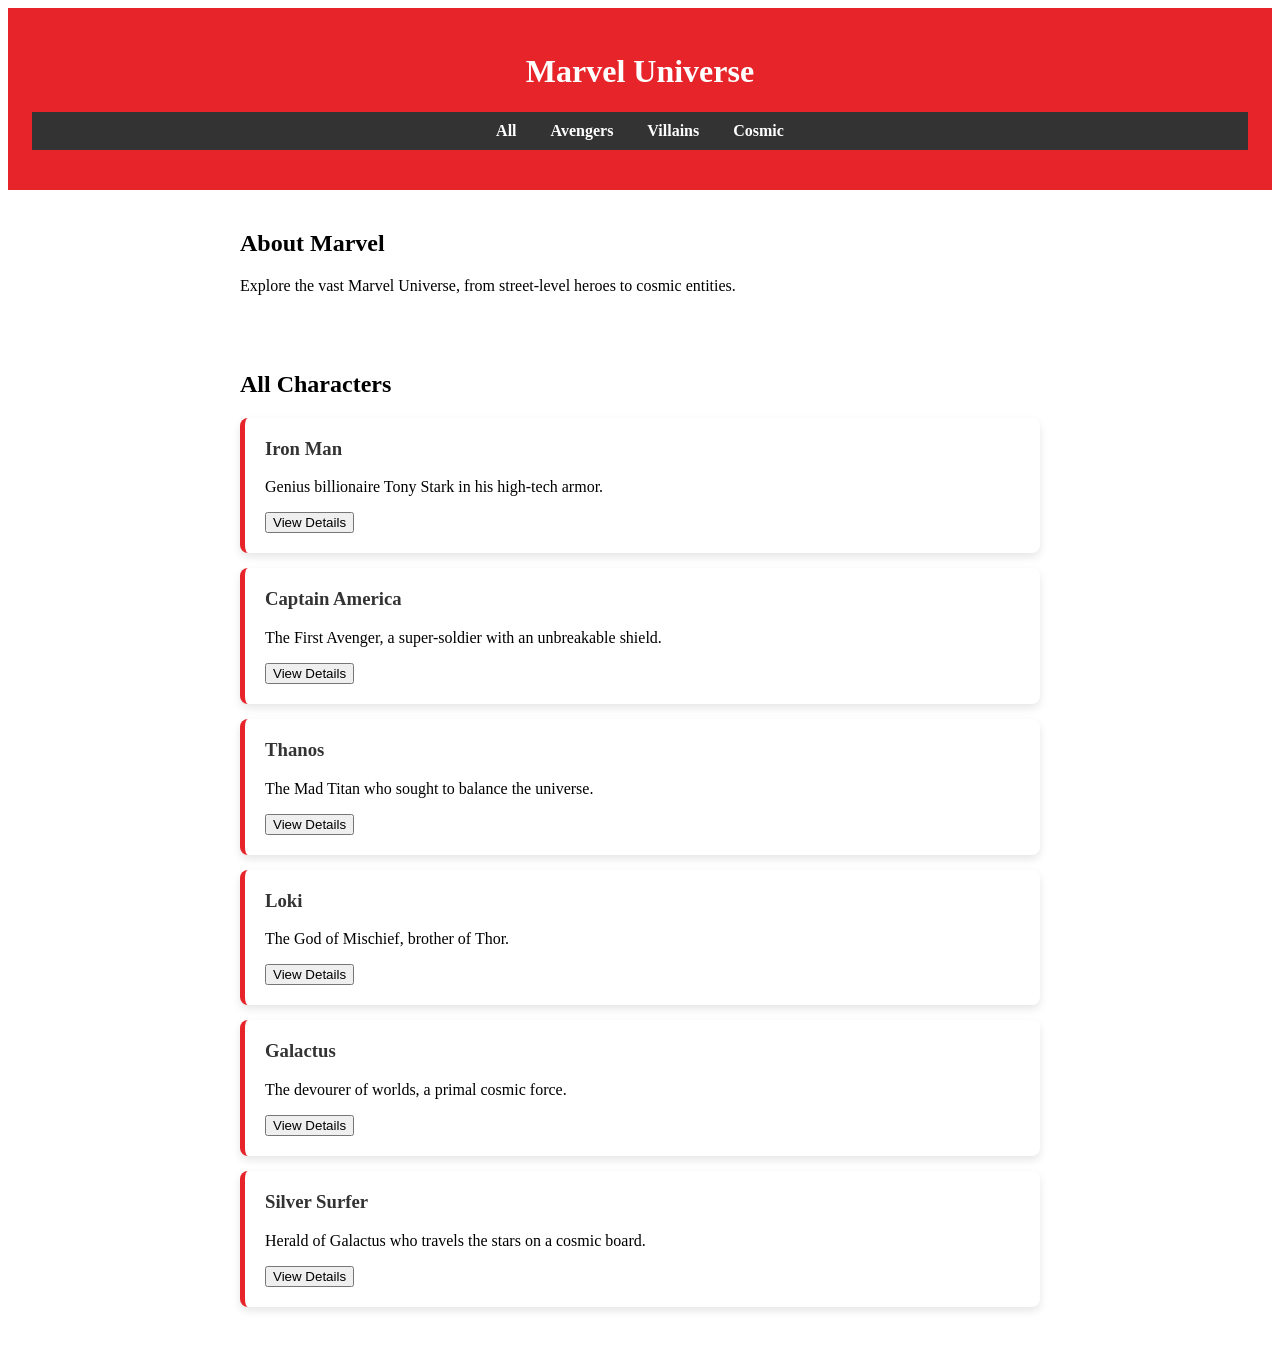
==== index.html @ be646333 "Moving files to root for GitHub Pages" ====
<!DOCTYPE html>
<html lang="en">
<head>
    <meta charset="UTF-8">
    <meta name="viewport" content="width=device-width, initial-scale=1.0">
    <title>Marvel Universe Hub</title>
    <link rel="stylesheet" href="style.css">
</head>
<body>
    <header>
        <h1>Marvel Universe</h1>
        <nav>
            <ul>
                <li><a href="#" onclick="showCategory('all')">All</a></li>
                <li><a href="#" onclick="showCategory('avengers')">Avengers</a></li>
                <li><a href="#" onclick="showCategory('villains')">Villains</a></li>
                <li><a href="#" onclick="showCategory('cosmic')">Cosmic</a></li>
            </ul>
        </nav>
    </header>

    <main>
        <section id="about">
            <h2>About Marvel</h2>
            <p>Explore the vast Marvel Universe, from street-level heroes to cosmic entities.</p>
        </section>

        <section id="characters">
            <h2 id="category-title">All Characters</h2>
            <div id="character-list"></div>
        </section>
    </main>

    <script src="script.js"></script>
</body>
</html>
---- style.css ----
header { background-color: #e62429; color: white; padding: 1.5rem; text-align: center; }
nav ul { list-style: none; padding: 10px; background: #333; }
nav ul li { display: inline; margin: 0 15px; }
nav a { color: white; text-decoration: none; font-weight: bold; cursor: pointer; }
nav a:hover { text-decoration: underline; }
section { padding: 20px; max-width: 800px; margin: auto; }
.card { background: white; margin: 15px 0; padding: 20px; border-radius: 8px; box-shadow: 0 4px 8px rgba(0,0,0,0.1); border-left: 5px solid #e62429; }
.card h3 { margin-top: 0; color: #333; }
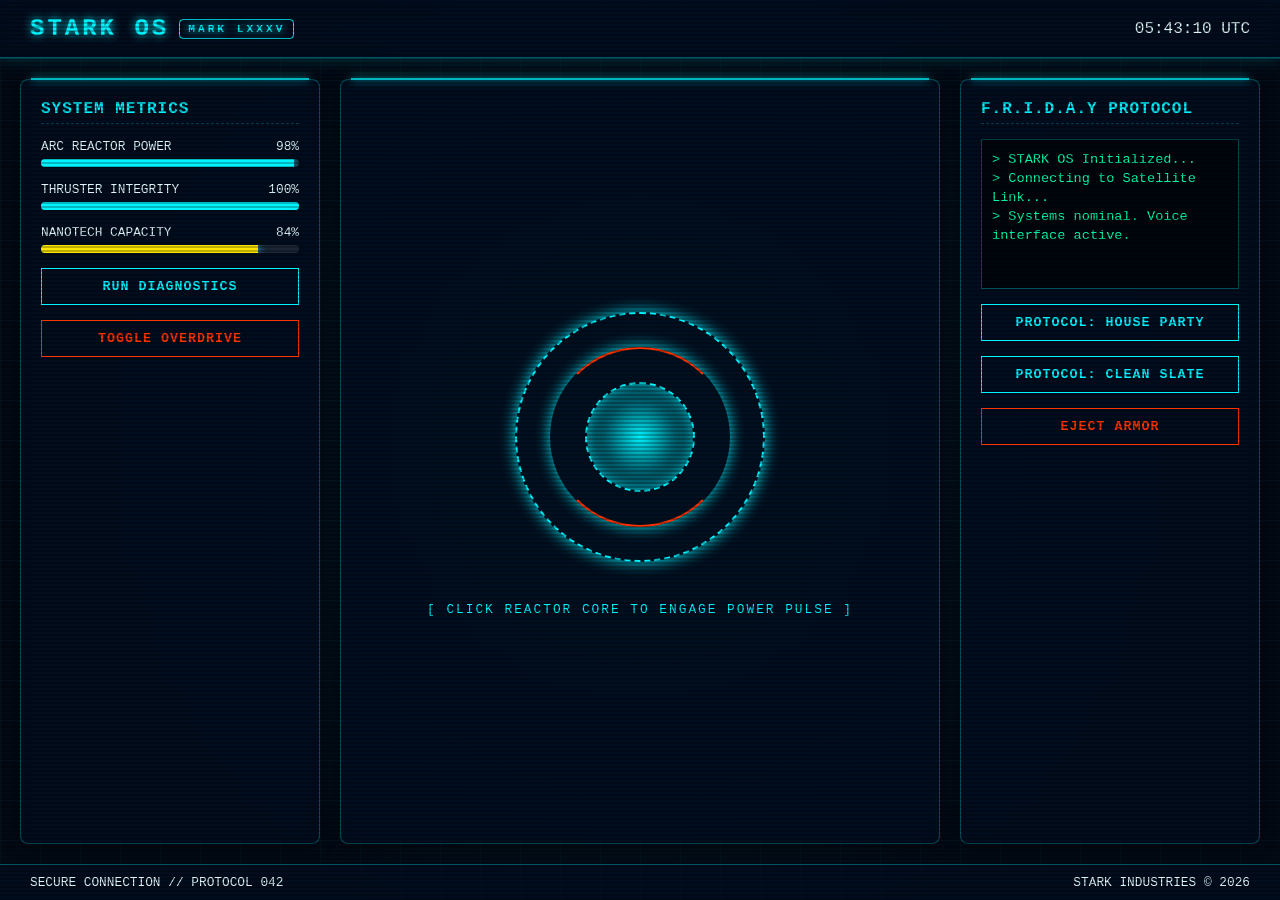
==== commit d026f9eb: "Revamp index.html for STARK OS interface Updated the interface to STARK OS with new styles and funct" ====
--- a/index.html
+++ b/index.html
@@ -1,36 +1,435 @@
 <!DOCTYPE html>
 <html lang="en">
 <head>
-    <meta charset="UTF-8">
-    <meta name="viewport" content="width=device-width, initial-scale=1.0">
-    <title>Marvel Universe Hub</title>
-    <link rel="stylesheet" href="style.css">
+  <meta charset="UTF-8" />
+  <meta name="viewport" content="width=device-width, initial-scale=1.0"/>
+  <title>STARK OS - MARK LXXXV INTERFACE</title>
+  <style>
+    :root {
+      --primary: #00f3ff;
+      --secondary: #ff3300;
+      --accent: #ffe600;
+      --bg: #030a16;
+      --panel-bg: rgba(0, 15, 35, 0.65);
+      --glass-border: rgba(0, 243, 255, 0.3);
+      --text: #e0f7fc;
+      --font-family: 'Consolas', 'Courier New', monospace;
+    }
+
+    * {
+      box-sizing: border-box;
+      margin: 0;
+      padding: 0;
+      user-select: none;
+    }
+
+    body {
+      background-color: var(--bg);
+      color: var(--text);
+      font-family: var(--font-family);
+      height: 100vh;
+      overflow: hidden;
+      display: flex;
+      flex-direction: column;
+      justify-content: space-between;
+      background-image: 
+        radial-gradient(circle at center, rgba(0, 243, 255, 0.05) 0%, transparent 70%),
+        linear-gradient(rgba(0, 243, 255, 0.03) 1px, transparent 1px),
+        linear-gradient(90deg, rgba(0, 243, 255, 0.03) 1px, transparent 1px);
+      background-size: 100% 100%, 40px 40px, 40px 40px;
+    }
+
+    /* HUD Overlay Effects */
+    .scanline {
+      position: absolute;
+      top: 0; left: 0; width: 100%; height: 100%;
+      background: linear-gradient(rgba(18, 16, 16, 0) 50%, rgba(0, 0, 0, 0.25) 50%);
+      background-size: 100% 4px;
+      pointer-events: none;
+      z-index: 10;
+    }
+
+    /* Header Bar */
+    header {
+      display: flex;
+      justify-content: space-between;
+      align-items: center;
+      padding: 15px 30px;
+      border-bottom: 2px solid var(--glass-border);
+      background: var(--panel-bg);
+      backdrop-filter: blur(10px);
+      z-index: 2;
+      box-shadow: 0 0 15px rgba(0, 243, 255, 0.2);
+    }
+
+    .system-title {
+      font-size: 1.5rem;
+      letter-spacing: 3px;
+      font-weight: bold;
+      color: var(--primary);
+      text-shadow: 0 0 10px var(--primary);
+      display: flex;
+      align-items: center;
+      gap: 10px;
+    }
+
+    .status-badge {
+      font-size: 0.7rem;
+      padding: 3px 8px;
+      border: 1px solid var(--primary);
+      color: var(--primary);
+      border-radius: 4px;
+      animation: pulse 2s infinite;
+    }
+
+    /* Main Container Grid */
+    main {
+      display: grid;
+      grid-template-columns: 300px 1fr 300px;
+      gap: 20px;
+      padding: 20px;
+      flex-grow: 1;
+      height: calc(100vh - 120px);
+      z-index: 2;
+    }
+
+    .panel {
+      background: var(--panel-bg);
+      border: 1px solid var(--glass-border);
+      border-radius: 8px;
+      padding: 20px;
+      backdrop-filter: blur(8px);
+      box-shadow: 0 0 15px rgba(0, 0, 0, 0.5);
+      display: flex;
+      flex-direction: column;
+      gap: 15px;
+      position: relative;
+    }
+
+    .panel::before {
+      content: '';
+      position: absolute;
+      top: -2px; left: 10px; right: 10px; height: 2px;
+      background: var(--primary);
+      box-shadow: 0 0 8px var(--primary);
+    }
+
+    .panel-title {
+      font-size: 1rem;
+      color: var(--primary);
+      border-bottom: 1px dashed var(--glass-border);
+      padding-bottom: 5px;
+      text-transform: uppercase;
+      letter-spacing: 1px;
+    }
+
+    /* Center Interface - Arc Reactor Visualizer */
+    .viewport {
+      position: relative;
+      display: flex;
+      flex-direction: column;
+      justify-content: center;
+      align-items: center;
+    }
+
+    .arc-reactor-container {
+      position: relative;
+      width: 260px;
+      height: 260px;
+      display: flex;
+      justify-content: center;
+      align-items: center;
+      cursor: pointer;
+    }
+
+    .arc-ring {
+      position: absolute;
+      border-radius: 50%;
+      border: 2px dashed var(--primary);
+      box-shadow: 0 0 15px var(--primary);
+    }
+
+    .ring-outer {
+      width: 250px; height: 250px;
+      animation: spin 20s linear infinite;
+    }
+
+    .ring-mid {
+      width: 180px; height: 180px;
+      border-style: solid;
+      border-color: var(--secondary) transparent var(--secondary) transparent;
+      animation: spin-reverse 10s linear infinite;
+    }
+
+    .ring-inner {
+      width: 110px; height: 110px;
+      background: radial-gradient(circle, var(--primary) 0%, transparent 70%);
+      box-shadow: inset 0 0 20px var(--primary);
+      animation: pulse 1.5s ease-in-out infinite alternate;
+    }
+
+    /* Controls & Buttons */
+    .btn {
+      background: transparent;
+      border: 1px solid var(--primary);
+      color: var(--primary);
+      padding: 10px 15px;
+      font-family: var(--font-family);
+      font-weight: bold;
+      cursor: pointer;
+      text-transform: uppercase;
+      letter-spacing: 1px;
+      transition: all 0.3s ease;
+      position: relative;
+      overflow: hidden;
+    }
+
+    .btn:hover {
+      background: var(--primary);
+      color: #000;
+      box-shadow: 0 0 15px var(--primary);
+    }
+
+    .btn-alert {
+      border-color: var(--secondary);
+      color: var(--secondary);
+    }
+
+    .btn-alert:hover {
+      background: var(--secondary);
+      color: #fff;
+      box-shadow: 0 0 15px var(--secondary);
+    }
+
+    /* Terminal Widget */
+    .terminal {
+      background: rgba(0, 0, 0, 0.6);
+      border: 1px solid var(--glass-border);
+      padding: 10px;
+      font-size: 0.85rem;
+      height: 150px;
+      overflow-y: auto;
+      color: #00ffaa;
+      line-height: 1.4;
+    }
+
+    /* Metric Bar */
+    .metric {
+      display: flex;
+      flex-direction: column;
+      gap: 5px;
+    }
+
+    .metric-label {
+      display: flex;
+      justify-content: space-between;
+      font-size: 0.8rem;
+    }
+
+    .progress-bar {
+      width: 100%;
+      height: 8px;
+      background: rgba(255, 255, 255, 0.1);
+      border-radius: 4px;
+      overflow: hidden;
+    }
+
+    .progress-fill {
+      height: 100%;
+      background: var(--primary);
+      box-shadow: 0 0 8px var(--primary);
+      width: 70%;
+      transition: width 0.5s ease;
+    }
+
+    /* Keyframes */
+    @keyframes spin {
+      from { transform: rotate(0deg); }
+      to { transform: rotate(360deg); }
+    }
+
+    @keyframes spin-reverse {
+      from { transform: rotate(360deg); }
+      to { transform: rotate(0deg); }
+    }
+
+    @keyframes pulse {
+      0% { transform: scale(0.95); opacity: 0.7; }
+      100% { transform: scale(1.05); opacity: 1; }
+    }
+
+    /* Footer */
+    footer {
+      padding: 10px 30px;
+      border-top: 1px solid var(--glass-border);
+      background: var(--panel-bg);
+      display: flex;
+      justify-content: space-between;
+      font-size: 0.8rem;
+      z-index: 2;
+    }
+  </style>
 </head>
 <body>
-    <header>
-        <h1>Marvel Universe</h1>
-        <nav>
-            <ul>
-                <li><a href="#" onclick="showCategory('all')">All</a></li>
-                <li><a href="#" onclick="showCategory('avengers')">Avengers</a></li>
-                <li><a href="#" onclick="showCategory('villains')">Villains</a></li>
-                <li><a href="#" onclick="showCategory('cosmic')">Cosmic</a></li>
-            </ul>
-        </nav>
-    </header>
-
-    <main>
-        <section id="about">
-            <h2>About Marvel</h2>
-            <p>Explore the vast Marvel Universe, from street-level heroes to cosmic entities.</p>
-        </section>
-
-        <section id="characters">
-            <h2 id="category-title">All Characters</h2>
-            <div id="character-list"></div>
-        </section>
-    </main>
-
-    <script src="script.js"></script>
+  <div class="scanline"></div>
+
+  <!-- Header -->
+  <header>
+    <div class="system-title">
+      STARK OS <span class="status-badge">MARK LXXXV</span>
+    </div>
+    <div id="clock">00:00:00</div>
+  </header>
+
+  <!-- Main Grid -->
+  <main>
+    <!-- Left Sidebar: Suit Telemetry -->
+    <section class="panel">
+      <h2 class="panel-title">System Metrics</h2>
+      
+      <div class="metric">
+        <div class="metric-label">
+          <span>ARC REACTOR POWER</span>
+          <span id="power-val">98%</span>
+        </div>
+        <div class="progress-bar">
+          <div class="progress-fill" id="power-bar" style="width: 98%;"></div>
+        </div>
+      </div>
+
+      <div class="metric">
+        <div class="metric-label">
+          <span>THRUSTER INTEGRITY</span>
+          <span id="thruster-val">100%</span>
+        </div>
+        <div class="progress-bar">
+          <div class="progress-fill" id="thruster-bar" style="width: 100%;"></div>
+        </div>
+      </div>
+
+      <div class="metric">
+        <div class="metric-label">
+          <span>NANOTECH CAPACITY</span>
+          <span id="nano-val">84%</span>
+        </div>
+        <div class="progress-bar">
+          <div class="progress-fill" id="nano-bar" style="width: 84%; background: var(--accent);"></div>
+        </div>
+      </div>
+
+      <button class="btn" onclick="runDiagnostics()">Run Diagnostics</button>
+      <button class="btn btn-alert" onclick="toggleOverdrive()">Toggle Overdrive</button>
+    </section>
+
+    <!-- Center Screen: Core Interactive View -->
+    <section class="viewport panel">
+      <div class="arc-reactor-container" onclick="pulseArcCore()">
+        <div class="arc-ring ring-outer"></div>
+        <div class="arc-ring ring-mid"></div>
+        <div class="arc-ring ring-inner" id="core"></div>
+      </div>
+      <p style="text-align:center; font-size: 0.8rem; letter-spacing: 2px; margin-top: 20px; color: var(--primary);">
+        [ CLICK REACTOR CORE TO ENGAGE POWER PULSE ]
+      </p>
+    </section>
+
+    <!-- Right Sidebar: AI Logs & Controls -->
+    <section class="panel">
+      <h2 class="panel-title">F.R.I.D.A.Y Protocol</h2>
+      
+      <div class="terminal" id="terminal">
+        > STARK OS Initialized...<br/>
+        > Connecting to Satellite Link...<br/>
+        > Systems nominal. Voice interface active.<br/>
+      </div>
+
+      <button class="btn" onclick="triggerProtocol('House Party')">Protocol: House Party</button>
+      <button class="btn" onclick="triggerProtocol('Clean Slate')">Protocol: Clean Slate</button>
+      <button class="btn btn-alert" onclick="triggerProtocol('Barnell')">Eject Armor</button>
+    </section>
+  </main>
+
+  <!-- Footer -->
+  <footer>
+    <div>SECURE CONNECTION // PROTOCOL 042</div>
+    <div>STARK INDUSTRIES © 2026</div>
+  </footer>
+
+  <script>
+    // Real-time Clock Widget
+    function updateClock() {
+      const now = new Date();
+      document.getElementById('clock').innerText = now.toTimeString().split(' ')[0] + ' UTC';
+    }
+    setInterval(updateClock, 1000);
+    updateClock();
+
+    // Sound FX Generation using Web Audio API
+    const audioCtx = new (window.AudioContext || window.webkitAudioContext)();
+    function playBeep(freq = 600, duration = 0.1) {
+      if (audioCtx.state === 'suspended') audioCtx.resume();
+      const osc = audioCtx.createOscillator();
+      const gain = audioCtx.createGain();
+      osc.type = 'sine';
+      osc.frequency.value = freq;
+      gain.gain.setValueAtTime(0.1, audioCtx.currentTime);
+      gain.gain.exponentialRampToValueAtTime(0.01, audioCtx.currentTime + duration);
+      osc.connect(gain);
+      gain.connect(audioCtx.destination);
+      osc.start();
+      osc.stop(audioCtx.currentTime + duration);
+    }
+
+    // Terminal Logger
+    function logToTerminal(message) {
+      const terminal = document.getElementById('terminal');
+      terminal.innerHTML += `> ${message}<br/>`;
+      terminal.scrollTop = terminal.scrollHeight;
+      playBeep(800, 0.05);
+    }
+
+    // Interactive Functions
+    function pulseArcCore() {
+      const core = document.getElementById('core');
+      core.style.boxShadow = "0 0 50px var(--primary), inset 0 0 30px #ffffff";
+      logToTerminal("Arc Reactor energy pulse emitted.");
+      playBeep(400, 0.3);
+      setTimeout(() => {
+        core.style.boxShadow = "";
+      }, 500);
+    }
+
+    function runDiagnostics() {
+      logToTerminal("Initiating deep diagnostics check...");
+      setTimeout(() => logToTerminal("Repulsors: OPTIMAL"), 600);
+      setTimeout(() => logToTerminal("HUD Systems: OPTIMAL"), 1200);
+      setTimeout(() => logToTerminal("Targeting Sensors: ONLINE"), 1800);
+    }
+
+    let isOverdrive = false;
+    function toggleOverdrive() {
+      isOverdrive = !isOverdrive;
+      const powerBar = document.getElementById('power-bar');
+      const powerVal = document.getElementById('power-val');
+      
+      if (isOverdrive) {
+        document.documentElement.style.setProperty('--primary', '#ff3300');
+        powerBar.style.width = "100%";
+        powerVal.innerText = "125% [OVERCHARGED]";
+        logToTerminal("WARNING: Overdrive mode engaged!");
+        playBeep(1200, 0.4);
+      } else {
+        document.documentElement.style.setProperty('--primary', '#00f3ff');
+        powerBar.style.width = "98%";
+        powerVal.innerText = "98%";
+        logToTerminal("Systems restored to nominal output.");
+        playBeep(500, 0.2);
+      }
+    }
+
+    function triggerProtocol(protocolName) {
+      logToTerminal(`Executing Protocol: [ ${protocolName.toUpperCase()} ]`);
+    }
+  </script>
 </body>
 </html>
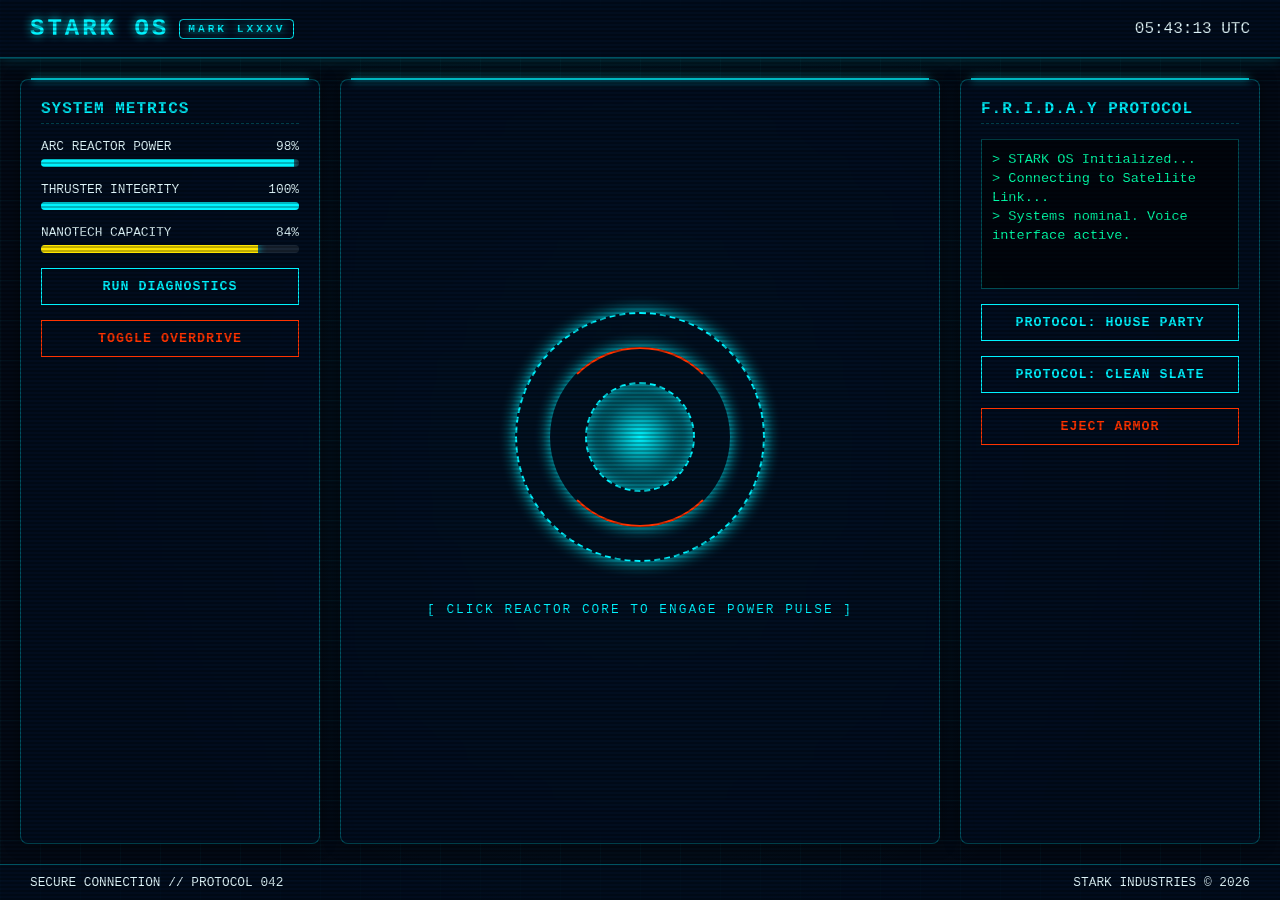
==== commit f8123489: "Update index.html" ====
--- a/index.html
+++ b/index.html
@@ -1,4 +1,4 @@
-<!DOCTYPE html>
+<!DOCTYPE html>  
 <html lang="en">
 <head>
   <meta charset="UTF-8" />
